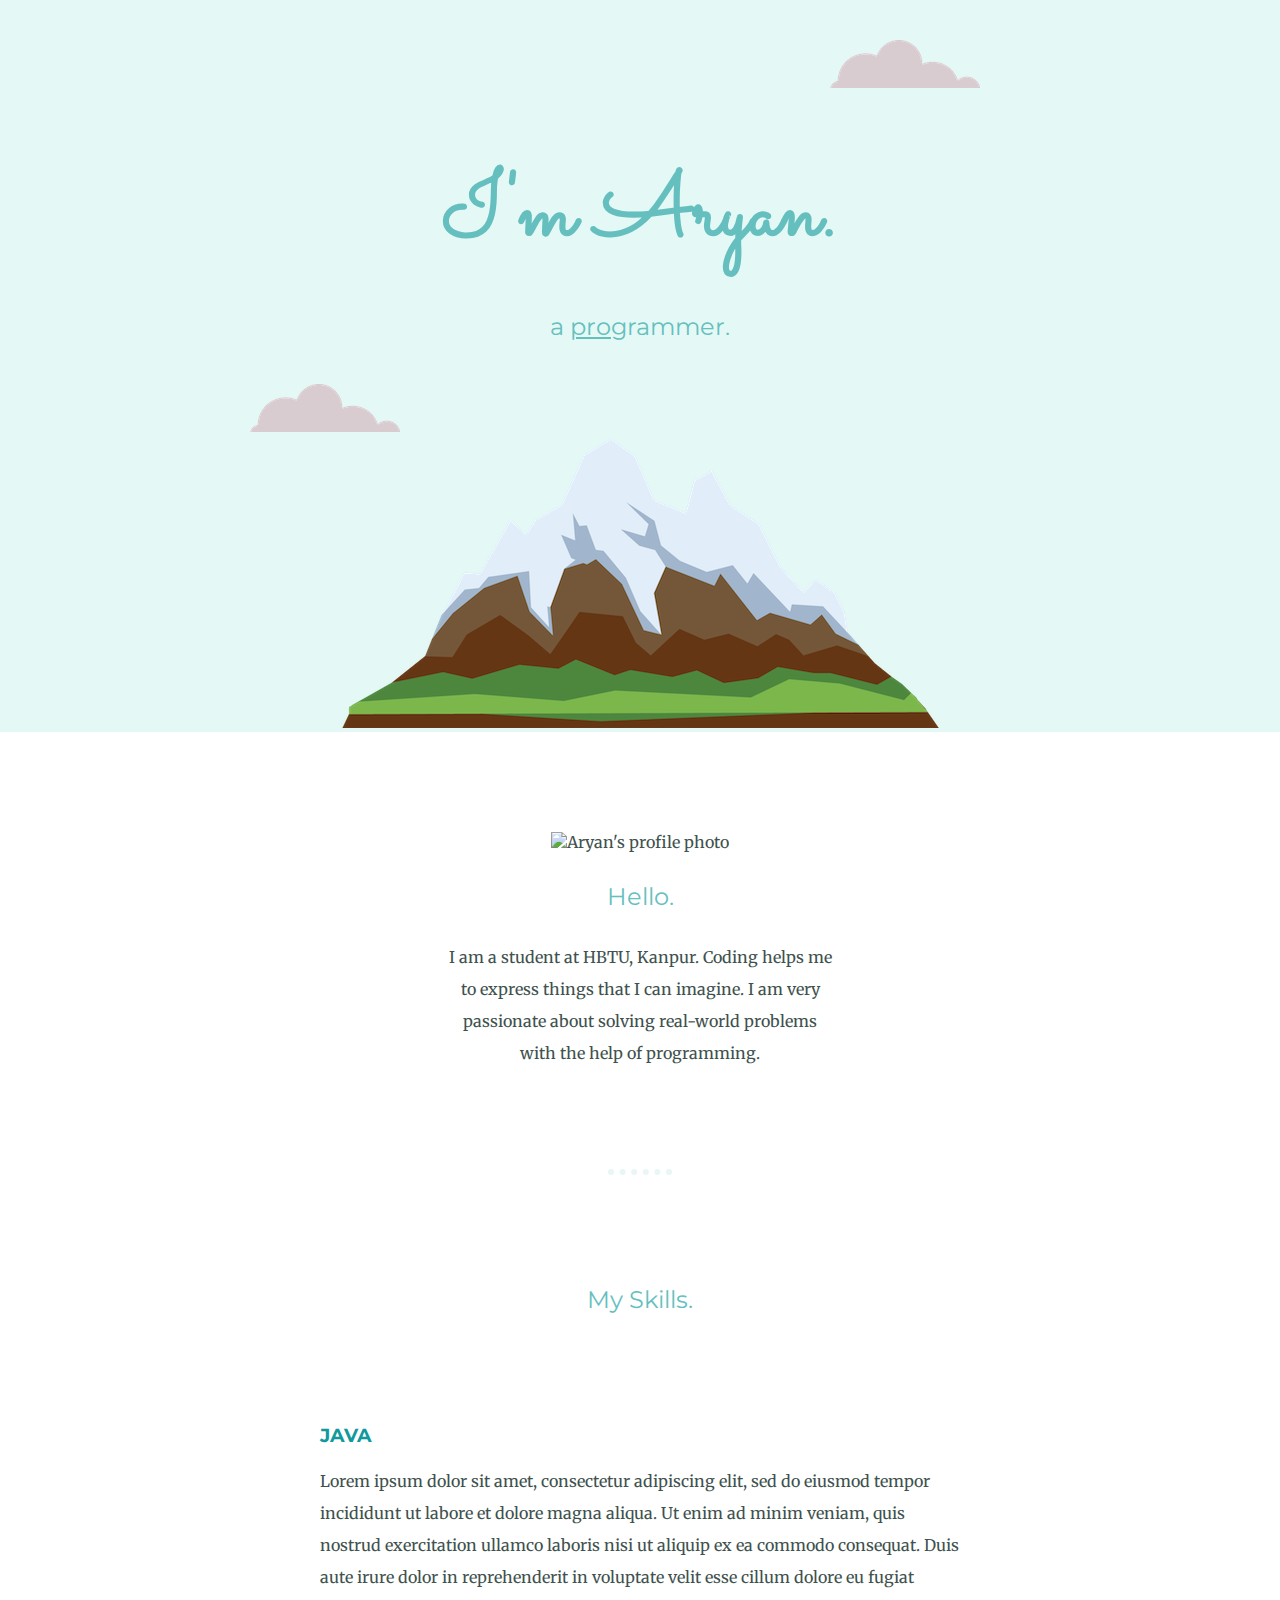
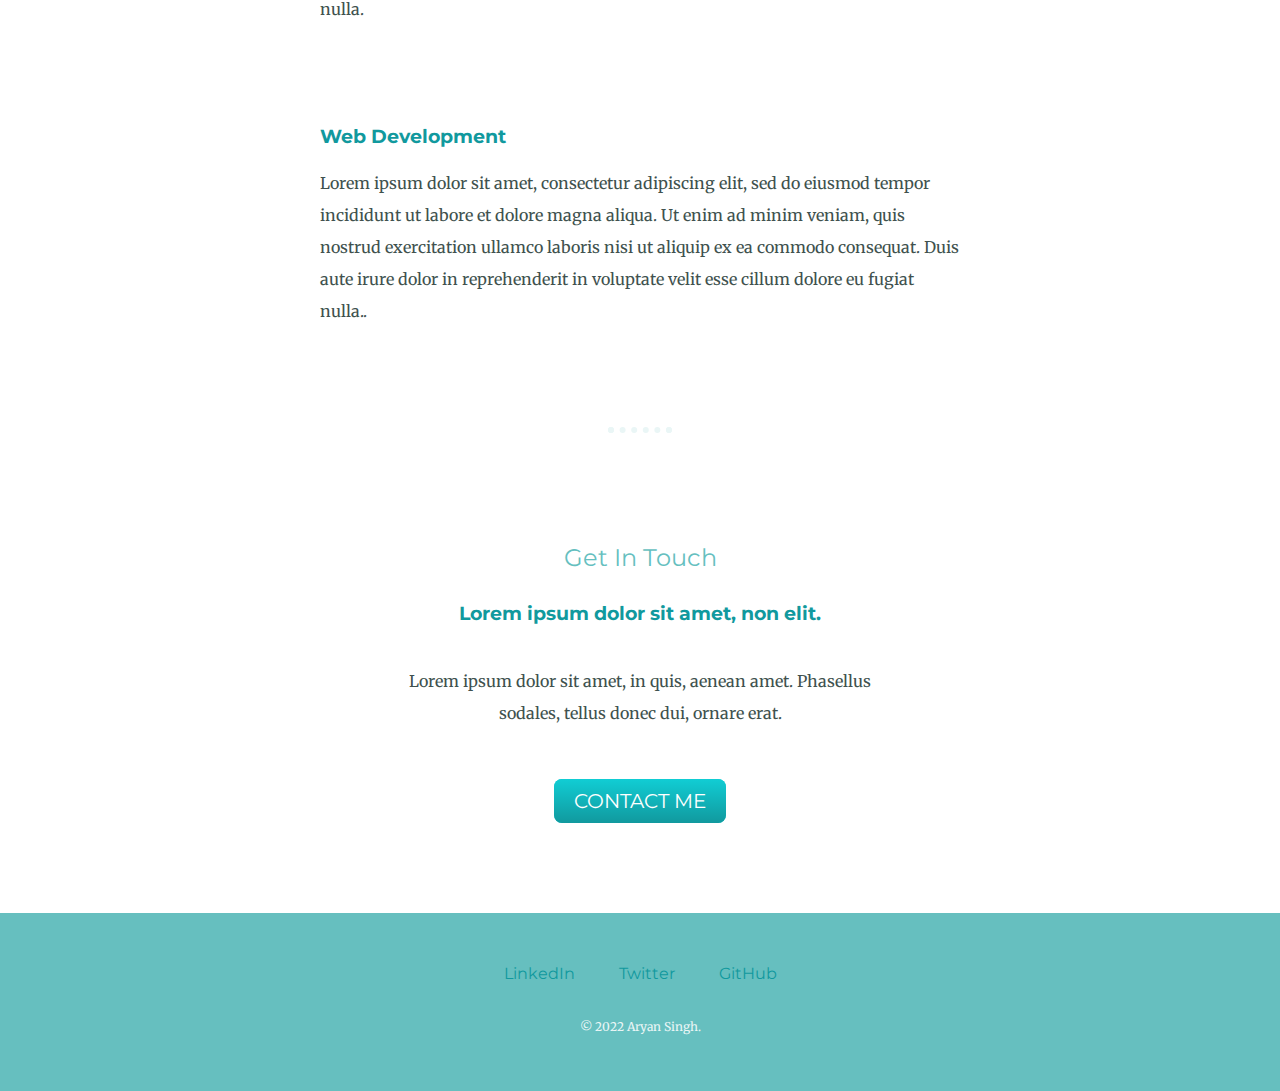
==== docs/index.html @ 08b9444f "Added /docs folder to publish the site" ====
<!DOCTYPE html>
<html lang="en" dir="ltr">

<head>
  <meta charset="utf-8">
  <title>Aryan Singh</title>
  <link rel="stylesheet" href="css/styles.css">
  <link rel="apple-touch-icon" sizes="180x180" href="apple-touch-icon.png">
  <link rel="icon" type="image/png" sizes="32x32" href="favicon-32x32.png">
  <link rel="icon" type="image/png" sizes="16x16" href="favicon-16x16.png">
  <link rel="manifest" href="site.webmanifest">
  <link rel="preconnect" href="https://fonts.googleapis.com">
  <link rel="preconnect" href="https://fonts.gstatic.com" crossorigin>
  <link href="https://fonts.googleapis.com/css2?family=Merriweather&family=Montserrat&family=Sacramento&display=swap" rel="stylesheet">
</head>

<body>
  <div class="top-container">
    <img class="top-cloud" src="images/cloud.png" alt="cloud-img">
    <h1 class="name">I'm Aryan.</h1>
    <h2 class="pro">a <span style="text-decoration:underline">pro</span>grammer.</h2>
    <img class="bottom-cloud" src="images/cloud.png" alt="cloud-img">
    <img src="images/mountain.png" alt="mountain-img">
  </div>

  <div class="middle-container">
    <div class="profile">
      <img src="Images\itachi.png" width=12.5% alt="Aryan's profile photo">
      <h2>Hello.</h2>
      <p class="intro">I am a student at HBTU, Kanpur. Coding helps me to express things that I can imagine. I am very passionate about solving real-world problems with the help of programming.</p>

    </div>
    <hr>
    <div class="skills">
      <h2>My Skills.</h2>
      <div class="skill-row">
        <img class="java-logo" src="Images\java-logo.png" alt="">
        <h3>JAVA</h3>
        <p>Lorem ipsum dolor sit amet, consectetur adipiscing elit, sed do eiusmod tempor incididunt ut labore et dolore magna aliqua. Ut enim ad minim veniam, quis nostrud exercitation ullamco laboris nisi ut aliquip ex ea commodo consequat. Duis
          aute irure dolor in reprehenderit in voluptate velit esse cillum dolore eu fugiat nulla.</p>
      </div>
      <div class="skill-row">
        <img class="webd-logo" src="Images\webd-logo.png" alt="">
        <h3>Web Development</h3>
        <p>Lorem ipsum dolor sit amet, consectetur adipiscing elit, sed do eiusmod tempor incididunt ut labore et dolore magna aliqua. Ut enim ad minim veniam, quis nostrud exercitation ullamco laboris nisi ut aliquip ex ea commodo consequat. Duis
          aute irure dolor in reprehenderit in voluptate velit esse cillum dolore eu fugiat nulla..</p>
      </div>
    </div>
    <hr>
    <div class="contact-me">
      <h2>Get In Touch</h2>
      <h3>Lorem ipsum dolor sit amet, non elit.</h3>
      <p class="contact-message">Lorem ipsum dolor sit amet, in quis, aenean amet. Phasellus sodales, tellus donec dui, ornare erat.</p>
      <a class="btn" href="mailto:aryansnh42@gmail.com">CONTACT ME</a>
    </div>
  </div>


  <div class="bottom-container">
    <a class="footer-link" href="https://www.linkedin.com/in/aryan-singh-98a554230/" target="_blank">LinkedIn</a>
    <a class="footer-link" href="https://twitter.com/Singh_Aryan_" target="_blank">Twitter</a>
    <a class="footer-link" href="https://github.com/aryan-42" target="_blank">GitHub</a>
    <p class="copyright">© 2022 Aryan Singh.</p>
  </div>



</body>

</html>
---- docs/css/styles.css ----
a {
  color: #11999E;
  font-family: "Montserrat", sans-serif;
  margin: 10px 20px;
  text-decoration: none;
}

a:hover{
  color: #EAF6F6;
}

body {
  color: #40514E;
  font-family: 'Merriweather', serif;
  margin: 0;
  text-align: center;
}

.btn {
  background: #11cdd4;
  background-image: -webkit-linear-gradient(top, #11cdd4, #11999e);
  background-image: -moz-linear-gradient(top, #11cdd4, #11999e);
  background-image: -ms-linear-gradient(top, #11cdd4, #11999e);
  background-image: -o-linear-gradient(top, #11cdd4, #11999e);
  background-image: linear-gradient(to bottom, #11cdd4, #11999e);
  -webkit-border-radius: 8;
  -moz-border-radius: 8;
  border-radius: 8px;
  font-family: "Montserrat", sans-serif;
  color: #ffffff;
  font-size: 20px;
  padding: 10px 20px 10px 20px;
  text-decoration: none;
}

.btn:hover {
  background: #30e3cb;
  background-image: -webkit-linear-gradient(top, #30e3cb, #2bc4ad);
  background-image: -moz-linear-gradient(top, #30e3cb, #2bc4ad);
  background-image: -ms-linear-gradient(top, #30e3cb, #2bc4ad);
  background-image: -o-linear-gradient(top, #30e3cb, #2bc4ad);
  background-image: linear-gradient(to bottom, #30e3cb, #2bc4ad);
  text-decoration: none;
}

h1 {
  color: #66BFBF;
  font-family: "Sacramento", sans-serif;
  font-size: 5.625rem;
  margin: 50px auto 0 auto;
}

h2 {
  color: #66BFBF;
  font-family: "Montserrat", sans-serif;
  font-weight: normal;
  padding: 10px;
}

h3 {
  color: #11999E;
  font-family: "Montserrat", sans-serif;
}

hr{
  border: dotted #EAF6F6 6px;
  border-bottom: none;
  width: 4%;
  margin: 100px auto;
}

p{
  line-height: 2;
}

.contact-message{
  width: 40%;
  margin: 40px auto 60px;
}

.intro{
  margin: auto;
  width: 30%;
}

.top-container {
  padding-top: 100px;
  background-color: #E4F9F5;
  position: relative;
}

.middle-container {
  margin: 100px 0;
}

.bottom-container {
  background-color: #66BFBF;
  padding: 50px 0 20px;
}

.top-cloud {
  position: absolute;
  right: 300px;
  top: 40px;
}

.bottom-cloud {
  position: absolute;
  left: 250px;
  bottom: 300px;
}

.copyright{
  color: #EAF6F6;
  font-size: 0.75rem;
  padding: 20px 0;
}

.skill-row{
  margin: 100px auto 100px auto;
  text-align: left;
  width: 50%;
}

.java-logo{
  float: left;
  margin-right: 30px;
  width: 25%;
}

.webd-logo{
  float: right;
  margin-left: 30px;
  width: 25%;
}
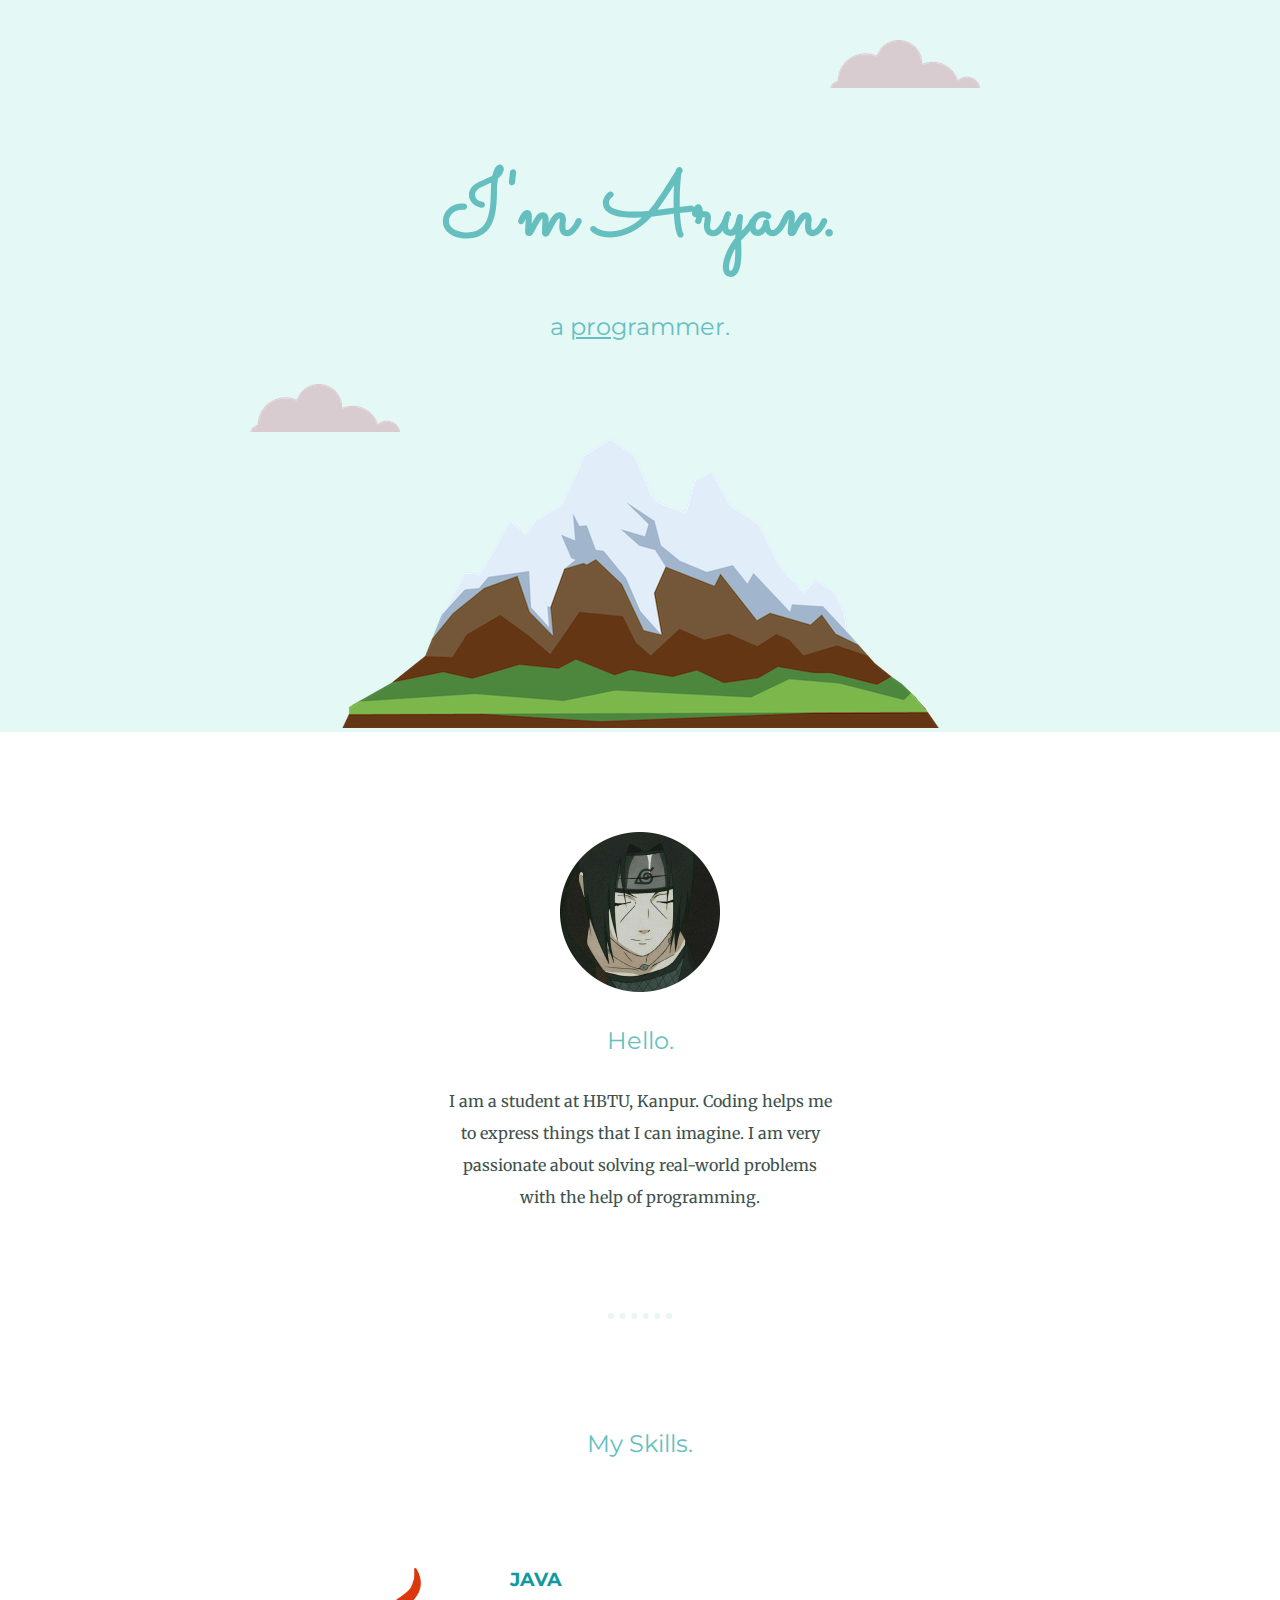
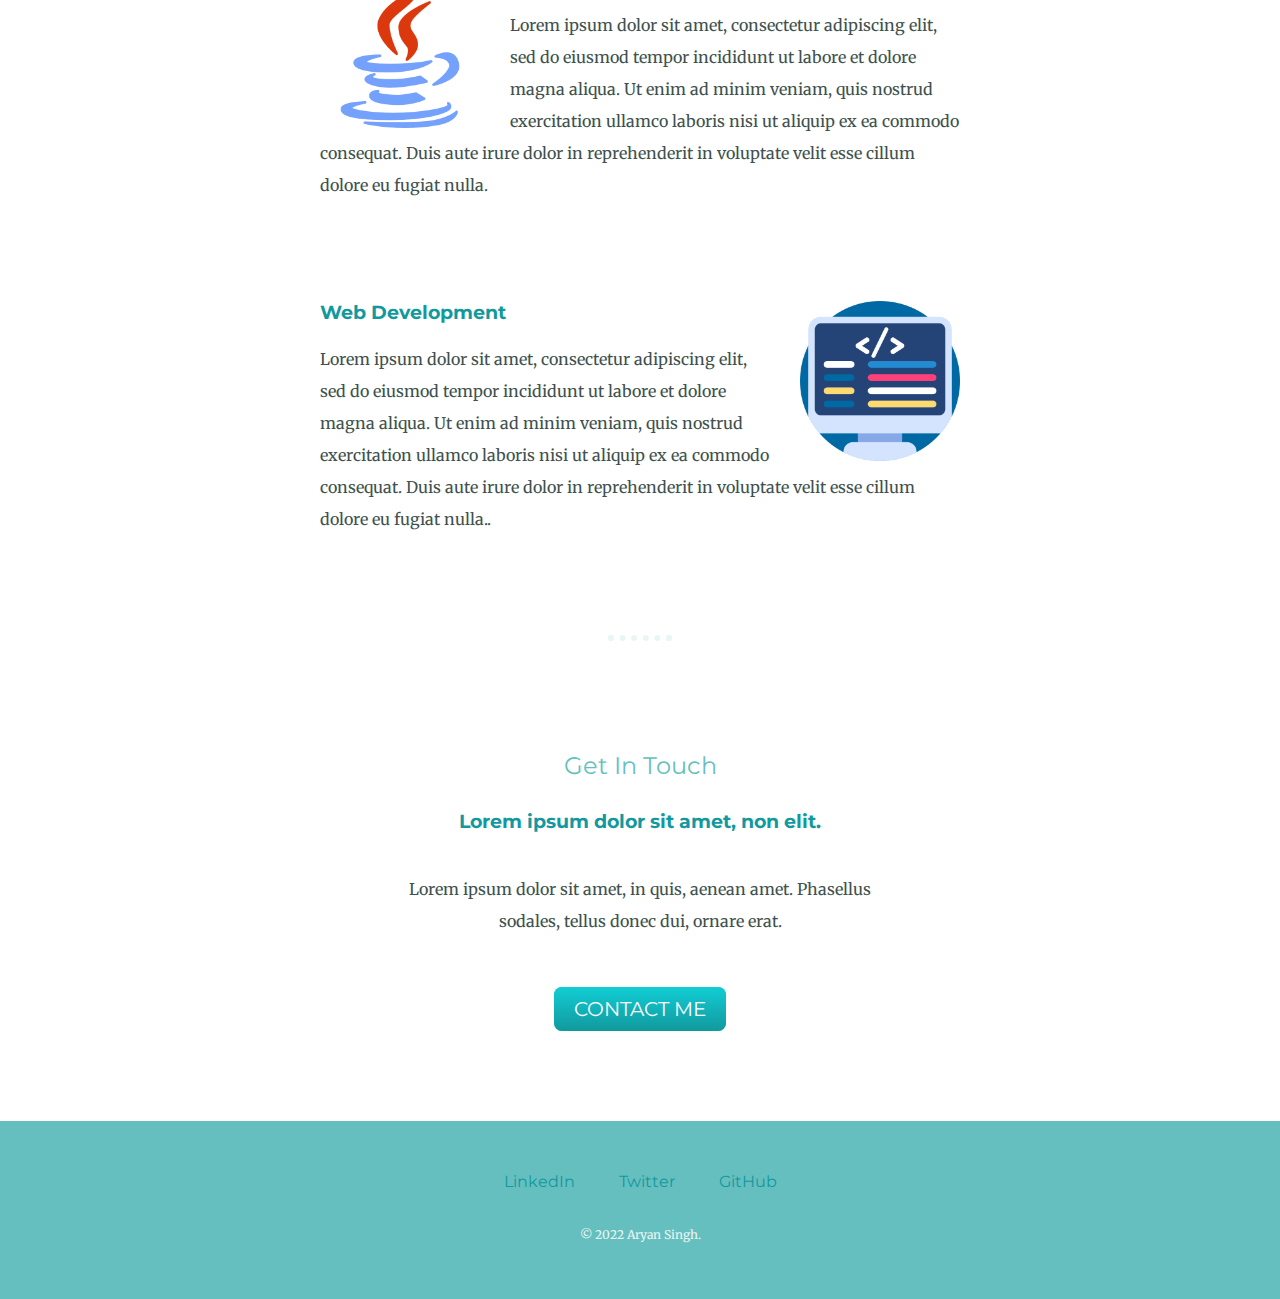
==== commit 6ed77f15: "Corrected images folder name" ====
--- a/docs/index.html
+++ b/docs/index.html
@@ -25,7 +25,7 @@
 
   <div class="middle-container">
     <div class="profile">
-      <img src="Images\itachi.png" width=12.5% alt="Aryan's profile photo">
+      <img src="images\itachi.png" width=12.5% alt="Aryan's profile photo">
       <h2>Hello.</h2>
       <p class="intro">I am a student at HBTU, Kanpur. Coding helps me to express things that I can imagine. I am very passionate about solving real-world problems with the help of programming.</p>
 
@@ -34,13 +34,13 @@
     <div class="skills">
       <h2>My Skills.</h2>
       <div class="skill-row">
-        <img class="java-logo" src="Images\java-logo.png" alt="">
+        <img class="java-logo" src="images\java-logo.png" alt="">
         <h3>JAVA</h3>
         <p>Lorem ipsum dolor sit amet, consectetur adipiscing elit, sed do eiusmod tempor incididunt ut labore et dolore magna aliqua. Ut enim ad minim veniam, quis nostrud exercitation ullamco laboris nisi ut aliquip ex ea commodo consequat. Duis
           aute irure dolor in reprehenderit in voluptate velit esse cillum dolore eu fugiat nulla.</p>
       </div>
       <div class="skill-row">
-        <img class="webd-logo" src="Images\webd-logo.png" alt="">
+        <img class="webd-logo" src="images\webd-logo.png" alt="">
         <h3>Web Development</h3>
         <p>Lorem ipsum dolor sit amet, consectetur adipiscing elit, sed do eiusmod tempor incididunt ut labore et dolore magna aliqua. Ut enim ad minim veniam, quis nostrud exercitation ullamco laboris nisi ut aliquip ex ea commodo consequat. Duis
           aute irure dolor in reprehenderit in voluptate velit esse cillum dolore eu fugiat nulla..</p>
